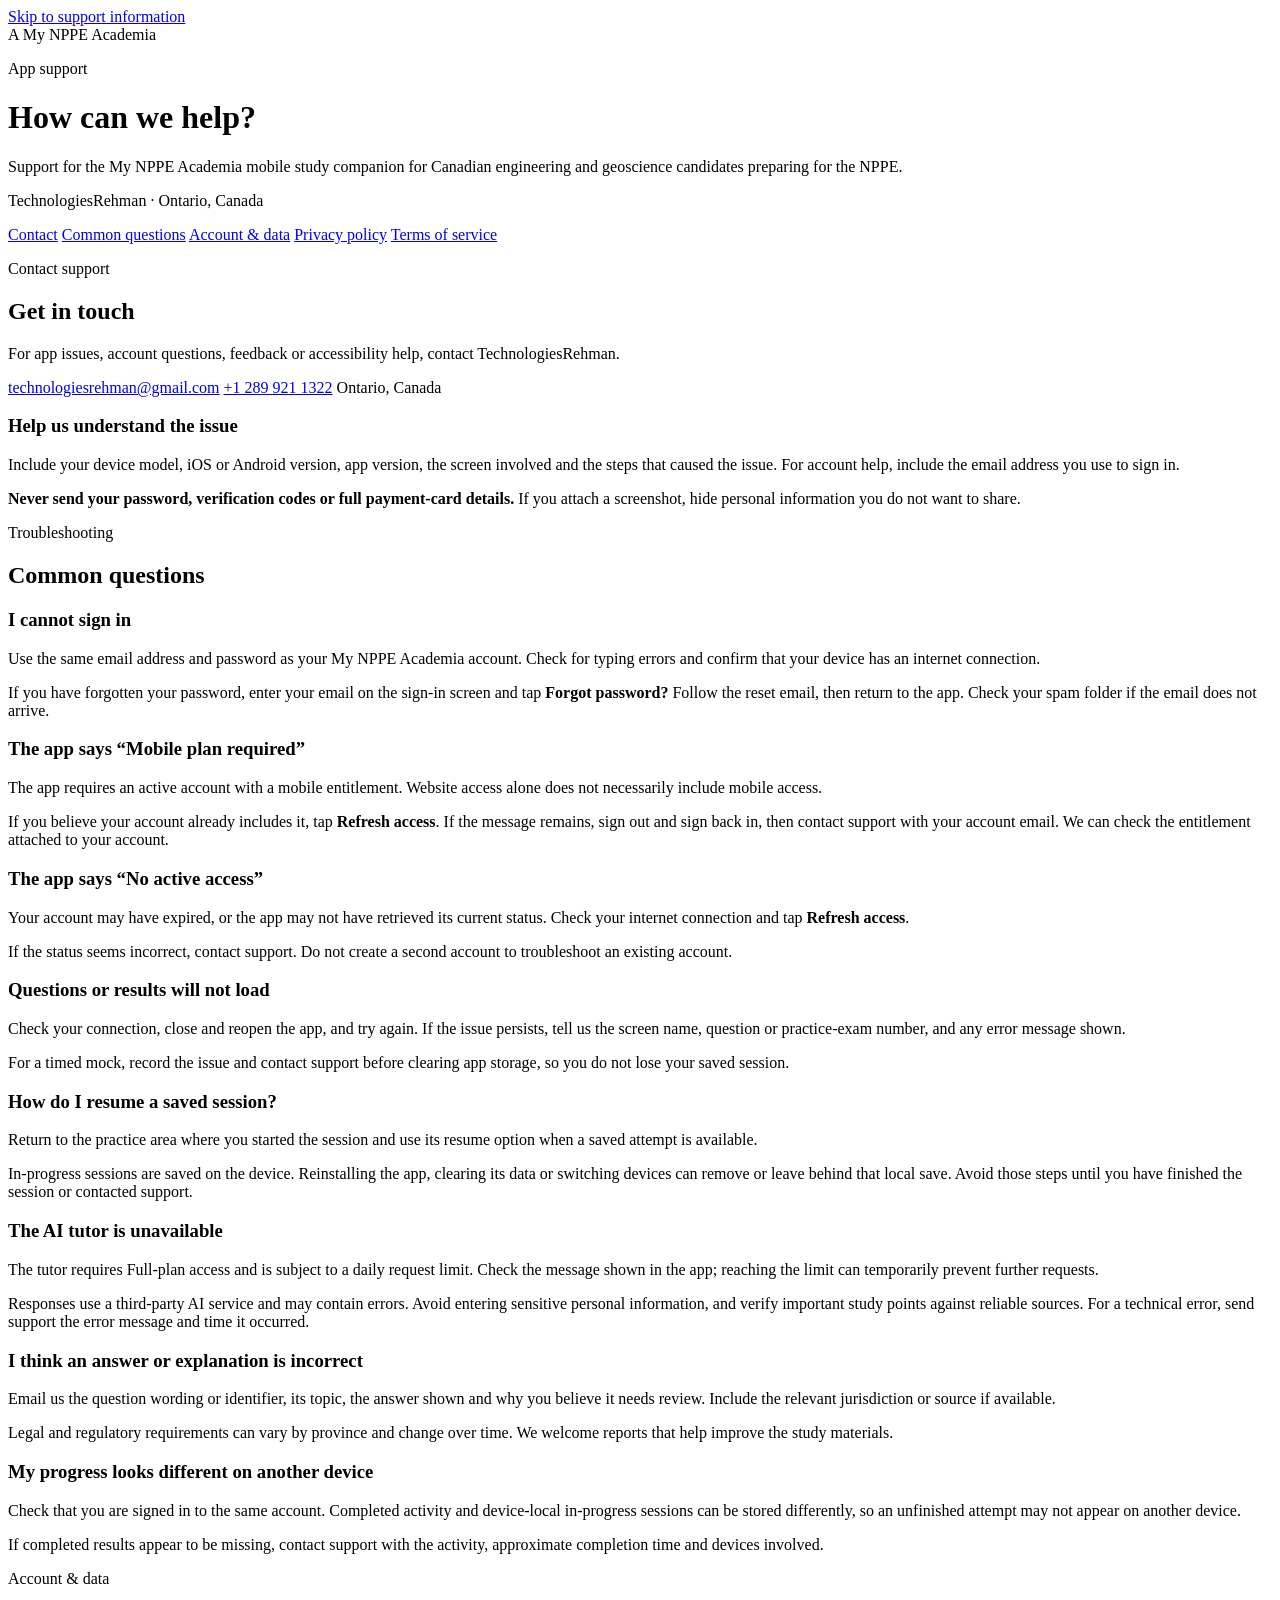
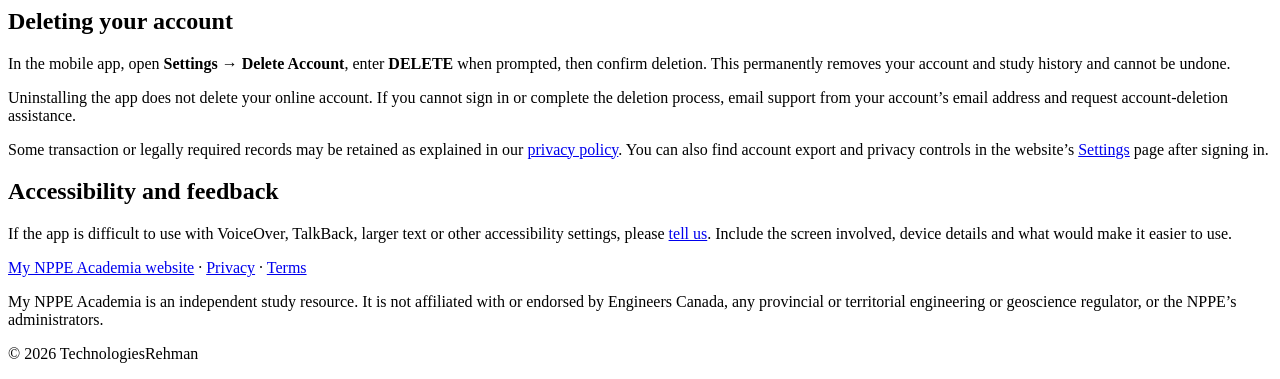
==== support.html @ ae0b1123 "Publish support page: support.html" ====
<!doctype html>
<html lang="en">
<head>
  <meta charset="utf-8">
  <meta name="viewport" content="width=device-width, initial-scale=1">
  <meta name="description" content="Support for My NPPE Academia: contact information, sign-in help, mobile access, study sessions, AI tutor and account deletion.">
  <meta name="theme-color" content="#123f3b">
  <title>Support — My NPPE Academia</title>
  <link rel="canonical" href="https://urehmamu.github.io/nppe-app-support/support.html">
  <link rel="stylesheet" href="style.css">
</head>
<body>
  <a class="skip-link" href="#main">Skip to support information</a>
  <header class="site">
    <div class="brand"><span class="brand-mark" aria-hidden="true">A</span> My NPPE Academia</div>
    <p class="eyebrow">App support</p>
    <h1>How can we help?</h1>
    <p class="intro">Support for the My NPPE Academia mobile study companion for Canadian engineering and geoscience candidates preparing for the NPPE.</p>
    <p class="updated">TechnologiesRehman · Ontario, Canada</p>
    <nav aria-label="Support navigation">
      <a href="#contact">Contact</a>
      <a href="#questions">Common questions</a>
      <a href="#account-data">Account &amp; data</a>
      <a href="https://www.mynppeacademia.ca/privacy">Privacy policy</a>
      <a href="https://www.mynppeacademia.ca/terms">Terms of service</a>
    </nav>
  </header>
  <main id="main">
    <section class="contact-card" id="contact" aria-labelledby="contact-title">
      <div>
        <p class="eyebrow">Contact support</p>
        <h2 id="contact-title">Get in touch</h2>
        <p>For app issues, account questions, feedback or accessibility help, contact TechnologiesRehman.</p>
      </div>
      <div class="contact-links">
        <a class="email" href="mailto:technologiesrehman@gmail.com?subject=My%20NPPE%20Academia%20Support">technologiesrehman@gmail.com</a>
        <a href="tel:+12899211322">+1 289 921 1322</a>
        <span>Ontario, Canada</span>
      </div>
      <div class="contact-details">
        <h3>Help us understand the issue</h3>
        <p>Include your device model, iOS or Android version, app version, the screen involved and the steps that caused the issue. For account help, include the email address you use to sign in.</p>
        <p><strong>Never send your password, verification codes or full payment-card details.</strong> If you attach a screenshot, hide personal information you do not want to share.</p>
      </div>
    </section>

    <section id="questions" aria-labelledby="questions-title">
      <p class="eyebrow">Troubleshooting</p>
      <h2 id="questions-title">Common questions</h2>
      <div class="faq-grid">
        <article class="card">
          <h3>I cannot sign in</h3>
          <p>Use the same email address and password as your My NPPE Academia account. Check for typing errors and confirm that your device has an internet connection.</p>
          <p>If you have forgotten your password, enter your email on the sign-in screen and tap <strong>Forgot password?</strong> Follow the reset email, then return to the app. Check your spam folder if the email does not arrive.</p>
        </article>
        <article class="card">
          <h3>The app says “Mobile plan required”</h3>
          <p>The app requires an active account with a mobile entitlement. Website access alone does not necessarily include mobile access.</p>
          <p>If you believe your account already includes it, tap <strong>Refresh access</strong>. If the message remains, sign out and sign back in, then contact support with your account email. We can check the entitlement attached to your account.</p>
        </article>
        <article class="card">
          <h3>The app says “No active access”</h3>
          <p>Your account may have expired, or the app may not have retrieved its current status. Check your internet connection and tap <strong>Refresh access</strong>.</p>
          <p>If the status seems incorrect, contact support. Do not create a second account to troubleshoot an existing account.</p>
        </article>
        <article class="card">
          <h3>Questions or results will not load</h3>
          <p>Check your connection, close and reopen the app, and try again. If the issue persists, tell us the screen name, question or practice-exam number, and any error message shown.</p>
          <p>For a timed mock, record the issue and contact support before clearing app storage, so you do not lose your saved session.</p>
        </article>
        <article class="card">
          <h3>How do I resume a saved session?</h3>
          <p>Return to the practice area where you started the session and use its resume option when a saved attempt is available.</p>
          <p>In-progress sessions are saved on the device. Reinstalling the app, clearing its data or switching devices can remove or leave behind that local save. Avoid those steps until you have finished the session or contacted support.</p>
        </article>
        <article class="card">
          <h3>The AI tutor is unavailable</h3>
          <p>The tutor requires Full-plan access and is subject to a daily request limit. Check the message shown in the app; reaching the limit can temporarily prevent further requests.</p>
          <p>Responses use a third-party AI service and may contain errors. Avoid entering sensitive personal information, and verify important study points against reliable sources. For a technical error, send support the error message and time it occurred.</p>
        </article>
        <article class="card">
          <h3>I think an answer or explanation is incorrect</h3>
          <p>Email us the question wording or identifier, its topic, the answer shown and why you believe it needs review. Include the relevant jurisdiction or source if available.</p>
          <p>Legal and regulatory requirements can vary by province and change over time. We welcome reports that help improve the study materials.</p>
        </article>
        <article class="card">
          <h3>My progress looks different on another device</h3>
          <p>Check that you are signed in to the same account. Completed activity and device-local in-progress sessions can be stored differently, so an unfinished attempt may not appear on another device.</p>
          <p>If completed results appear to be missing, contact support with the activity, approximate completion time and devices involved.</p>
        </article>
      </div>
    </section>

    <section class="card account-card" id="account-data" aria-labelledby="account-title">
      <p class="eyebrow">Account &amp; data</p>
      <h2 id="account-title">Deleting your account</h2>
      <p>In the mobile app, open <strong>Settings → Delete Account</strong>, enter <strong>DELETE</strong> when prompted, then confirm deletion. This permanently removes your account and study history and cannot be undone.</p>
      <p>Uninstalling the app does not delete your online account. If you cannot sign in or complete the deletion process, email support from your account’s email address and request account-deletion assistance.</p>
      <p>Some transaction or legally required records may be retained as explained in our <a href="https://www.mynppeacademia.ca/privacy">privacy policy</a>. You can also find account export and privacy controls in the website’s <a href="https://www.mynppeacademia.ca/settings">Settings</a> page after signing in.</p>
    </section>

    <section class="card" aria-labelledby="accessibility-title">
      <h2 id="accessibility-title">Accessibility and feedback</h2>
      <p>If the app is difficult to use with VoiceOver, TalkBack, larger text or other accessibility settings, please <a href="mailto:technologiesrehman@gmail.com?subject=NPPE%20Accessibility%20Feedback">tell us</a>. Include the screen involved, device details and what would make it easier to use.</p>
    </section>
  </main>
  <footer>
    <p><a href="https://www.mynppeacademia.ca">My NPPE Academia website</a> · <a href="https://www.mynppeacademia.ca/privacy">Privacy</a> · <a href="https://www.mynppeacademia.ca/terms">Terms</a></p>
    <p>My NPPE Academia is an independent study resource. It is not affiliated with or endorsed by Engineers Canada, any provincial or territorial engineering or geoscience regulator, or the NPPE’s administrators.</p>
    <p>© 2026 TechnologiesRehman</p>
  </footer>
</body>
</html>
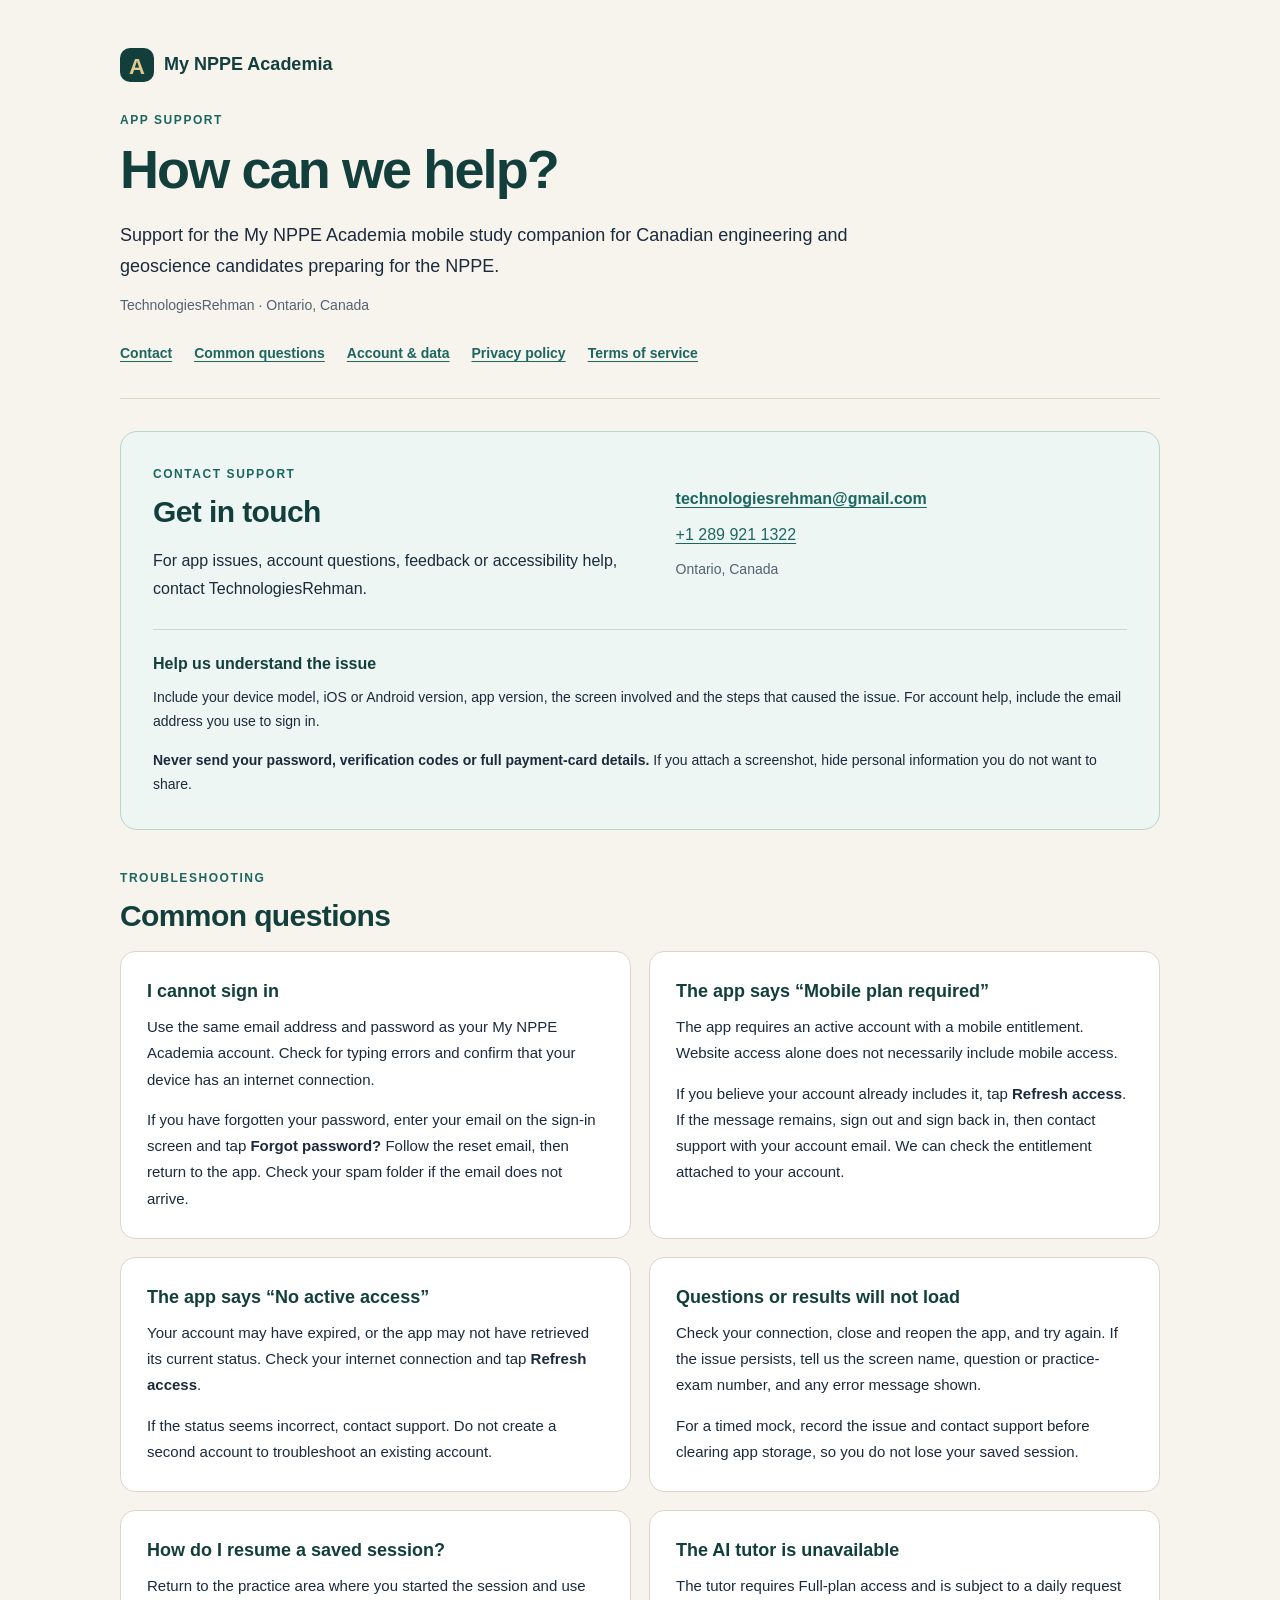
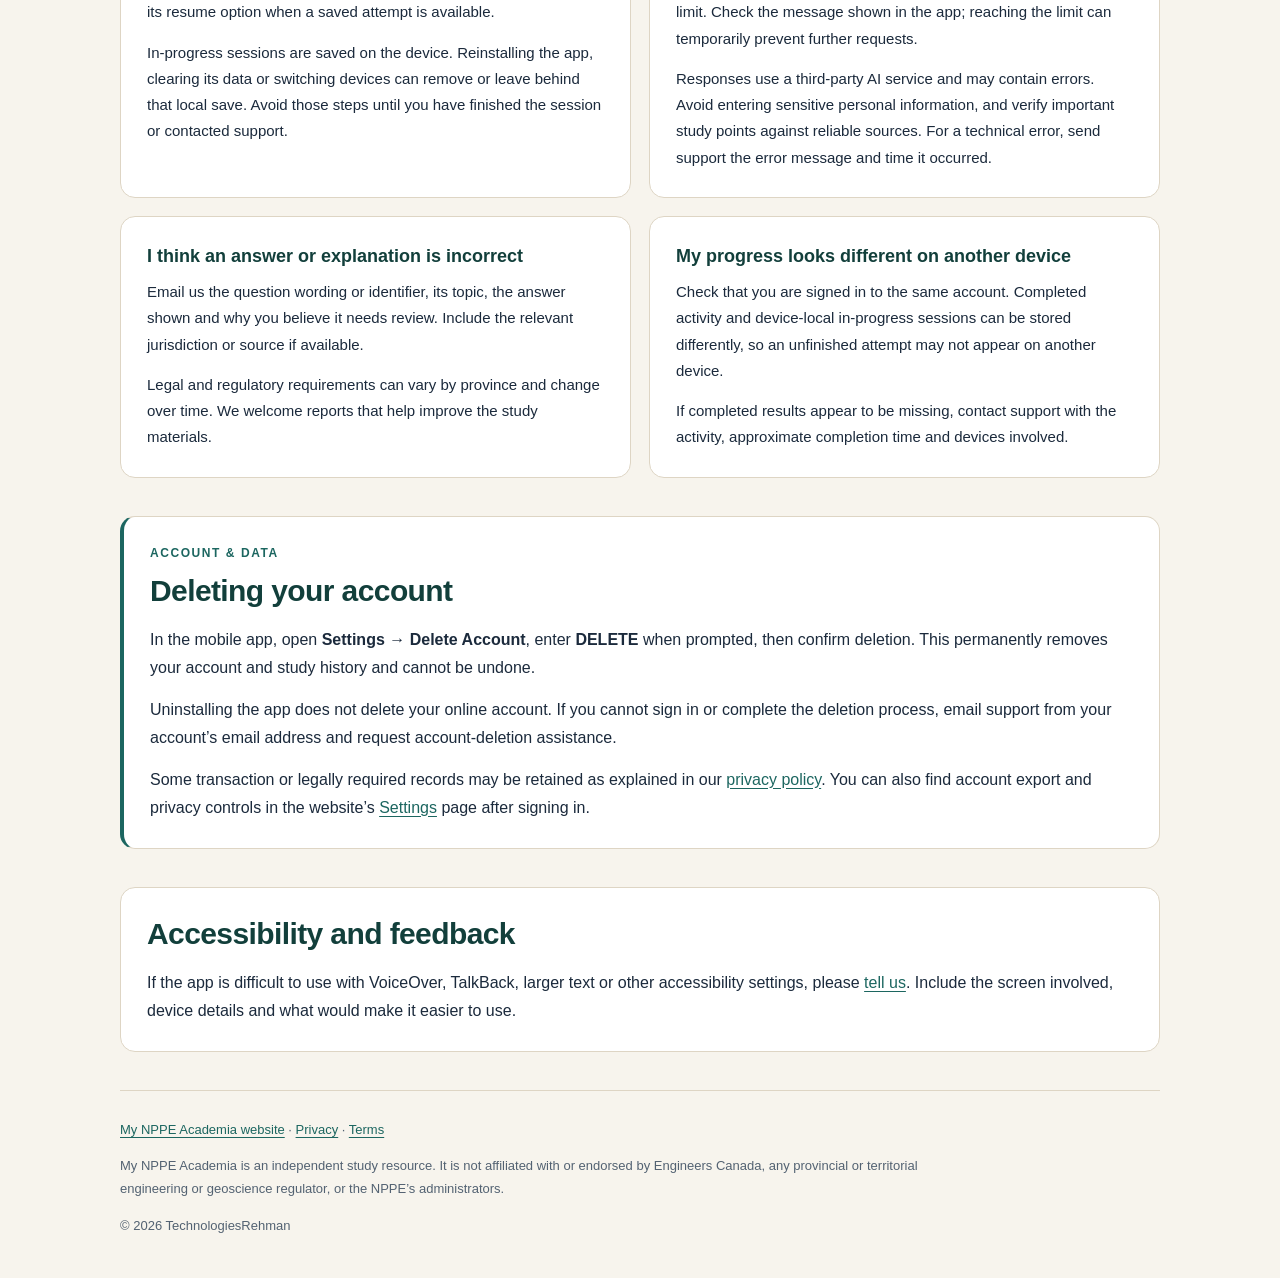
==== commit 5696178d: "Publish support page: support.html" ====
--- a/support.html
+++ b/support.html
@@ -21,7 +21,7 @@
       <a href="#contact">Contact</a>
       <a href="#questions">Common questions</a>
       <a href="#account-data">Account &amp; data</a>
-      <a href="https://www.mynppeacademia.ca/privacy">Privacy policy</a>
+      <a href="privacy.html">Privacy policy</a>
       <a href="https://www.mynppeacademia.ca/terms">Terms of service</a>
     </nav>
   </header>
@@ -96,7 +96,7 @@
       <h2 id="account-title">Deleting your account</h2>
       <p>In the mobile app, open <strong>Settings → Delete Account</strong>, enter <strong>DELETE</strong> when prompted, then confirm deletion. This permanently removes your account and study history and cannot be undone.</p>
       <p>Uninstalling the app does not delete your online account. If you cannot sign in or complete the deletion process, email support from your account’s email address and request account-deletion assistance.</p>
-      <p>Some transaction or legally required records may be retained as explained in our <a href="https://www.mynppeacademia.ca/privacy">privacy policy</a>. You can also find account export and privacy controls in the website’s <a href="https://www.mynppeacademia.ca/settings">Settings</a> page after signing in.</p>
+      <p>Some transaction or legally required records may be retained as explained in our <a href="privacy.html">privacy policy</a>. You can also find account export and privacy controls in the website’s <a href="https://www.mynppeacademia.ca/settings">Settings</a> page after signing in.</p>
     </section>
 
     <section class="card" aria-labelledby="accessibility-title">
@@ -105,7 +105,7 @@
     </section>
   </main>
   <footer>
-    <p><a href="https://www.mynppeacademia.ca">My NPPE Academia website</a> · <a href="https://www.mynppeacademia.ca/privacy">Privacy</a> · <a href="https://www.mynppeacademia.ca/terms">Terms</a></p>
+    <p><a href="https://www.mynppeacademia.ca">My NPPE Academia website</a> · <a href="privacy.html">Privacy</a> · <a href="https://www.mynppeacademia.ca/terms">Terms</a></p>
     <p>My NPPE Academia is an independent study resource. It is not affiliated with or endorsed by Engineers Canada, any provincial or territorial engineering or geoscience regulator, or the NPPE’s administrators.</p>
     <p>© 2026 TechnologiesRehman</p>
   </footer>
--- a/style.css
+++ b/style.css
@@ -0,0 +1,37 @@
+:root { color-scheme: light; --ink: #1b2a3c; --teal: #1c6660; --deep: #123f3b; --gold: #e2c98f; --border: #ded5c4; }
+* { box-sizing: border-box; }
+html { scroll-padding-top: 24px; }
+body { margin: 0; background: #f7f4ed; color: var(--ink); font-family: -apple-system, BlinkMacSystemFont, 'Segoe UI', sans-serif; font-size: 16px; line-height: 1.75; }
+a { color: var(--teal); text-underline-offset: 3px; }
+a:hover { color: var(--deep); }
+a:focus-visible { outline: 3px solid #b18a3d; outline-offset: 5px; border-radius: 3px; }
+.skip-link { position: absolute; left: 16px; top: -80px; padding: 10px; background: white; z-index: 10; }
+.skip-link:focus { top: 16px; }
+.site, main, footer { width: min(100% - 40px, 1040px); margin-inline: auto; }
+.site { padding-top: 48px; padding-bottom: 32px; border-bottom: 1px solid var(--border); }
+.brand { display: flex; align-items: center; gap: 10px; font-size: 18px; font-weight: 750; color: var(--deep); margin-bottom: 28px; }
+.brand-mark { display: grid; place-items: center; width: 34px; height: 34px; border-radius: 10px; background: var(--deep); color: var(--gold); font-size: 22px; }
+.eyebrow { margin: 0 0 7px; font-size: 12px; font-weight: 750; letter-spacing: .13em; text-transform: uppercase; color: var(--teal); }
+h1 { margin: 0; font-size: clamp(34px, 5vw, 54px); line-height: 1.18; letter-spacing: -.035em; color: var(--deep); }
+.intro { max-width: 740px; font-size: 18px; margin: 18px 0 10px; }
+.updated { font-size: 14px; color: #536272; }
+nav { display: flex; flex-wrap: wrap; gap: 10px 22px; margin-top: 24px; font-size: 14px; font-weight: 650; }
+main { padding-top: 32px; }
+section { margin-bottom: 38px; }
+h2 { margin: 0 0 16px; font-size: clamp(23px, 3vw, 30px); line-height: 1.3; letter-spacing: -.02em; color: var(--deep); }
+h3 { margin: 0 0 10px; font-size: 18px; line-height: 1.45; color: var(--deep); }
+p { margin: 0 0 14px; }
+p:last-child { margin-bottom: 0; }
+.card { padding: 26px; background: #fff; border: 1px solid var(--border); border-radius: 15px; }
+.contact-card { display: grid; grid-template-columns: 1.1fr 1fr; gap: 26px; padding: 32px; border: 1px solid #b8d4cf; border-radius: 17px; background: #edf6f3; }
+.contact-links { display: flex; flex-direction: column; align-items: flex-start; gap: 8px; justify-content: center; font-size: 16px; }
+.contact-links .email { font-weight: 750; overflow-wrap: anywhere; }
+.contact-links span { font-size: 14px; color: #536272; }
+.contact-details { grid-column: 1 / -1; border-top: 1px solid #c5dcd6; padding-top: 22px; font-size: 14px; }
+.contact-details h3 { font-size: 16px; }
+.faq-grid { display: grid; grid-template-columns: repeat(2, minmax(0, 1fr)); gap: 18px; }
+.faq-grid .card { font-size: 15px; }
+.account-card { border-left: 4px solid var(--teal); }
+footer { padding: 28px 0 40px; border-top: 1px solid var(--border); color: #536272; font-size: 13px; }
+footer p { max-width: 850px; }
+@media (max-width: 650px) { .site, main, footer { width: calc(100% - 32px); } .site { padding-top: 30px; } .faq-grid, .contact-card { grid-template-columns: 1fr; } .card, .contact-card { padding: 21px; } .contact-card { gap: 18px; } .contact-details { grid-column: 1; } nav { gap: 8px 18px; } }
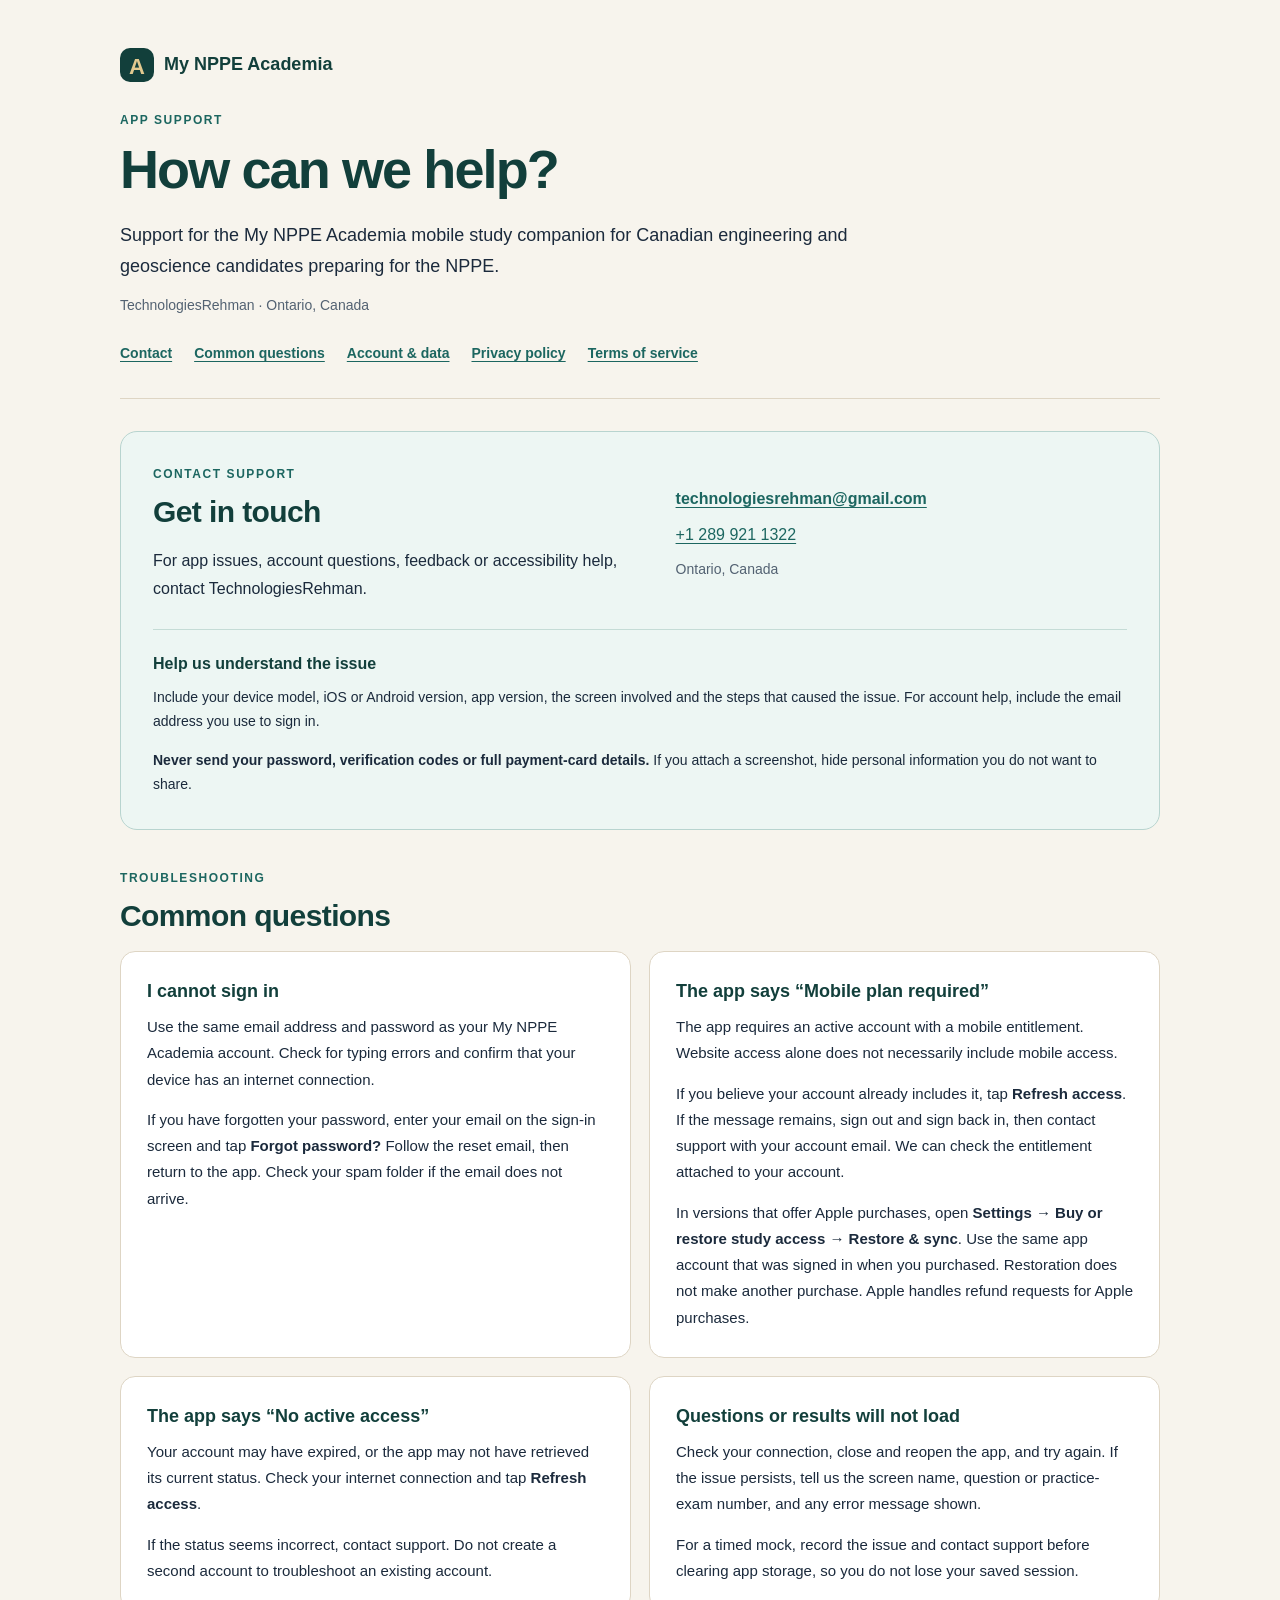
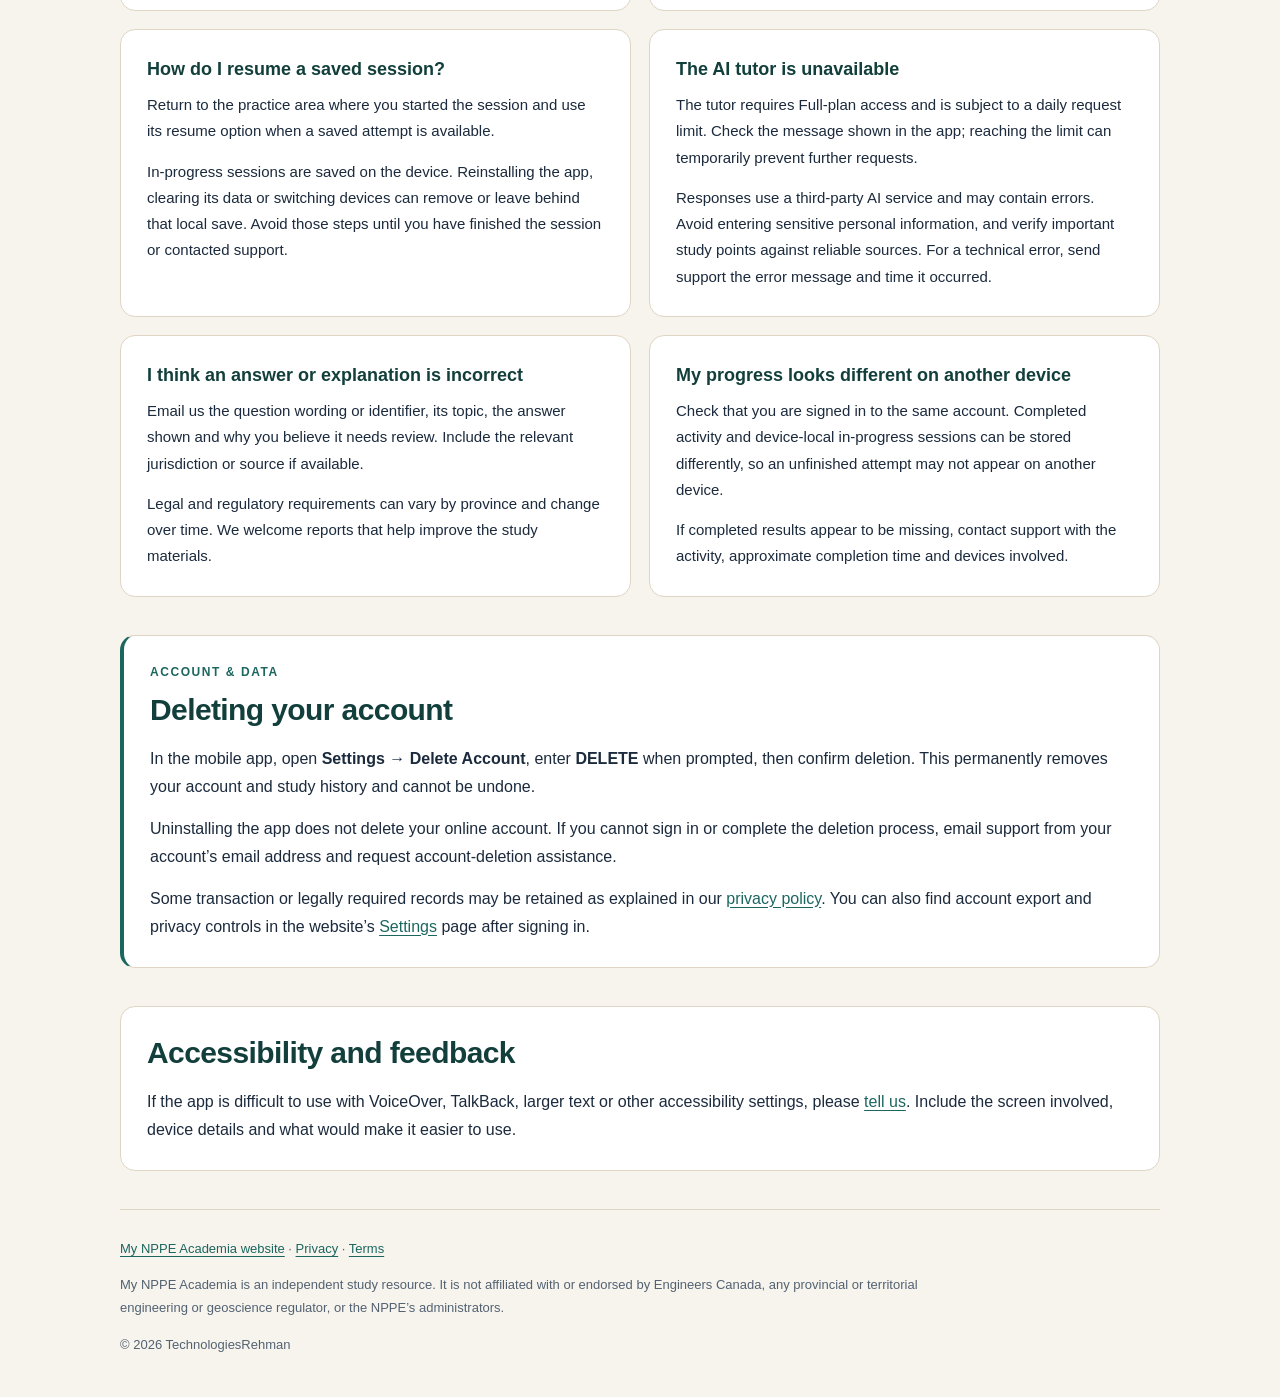
==== commit b9d94079: "Publish support page: support.html" ====
--- a/support.html
+++ b/support.html
@@ -57,6 +57,7 @@
           <h3>The app says “Mobile plan required”</h3>
           <p>The app requires an active account with a mobile entitlement. Website access alone does not necessarily include mobile access.</p>
           <p>If you believe your account already includes it, tap <strong>Refresh access</strong>. If the message remains, sign out and sign back in, then contact support with your account email. We can check the entitlement attached to your account.</p>
+          <p>In versions that offer Apple purchases, open <strong>Settings → Buy or restore study access → Restore &amp; sync</strong>. Use the same app account that was signed in when you purchased. Restoration does not make another purchase. Apple handles refund requests for Apple purchases.</p>
         </article>
         <article class="card">
           <h3>The app says “No active access”</h3>
